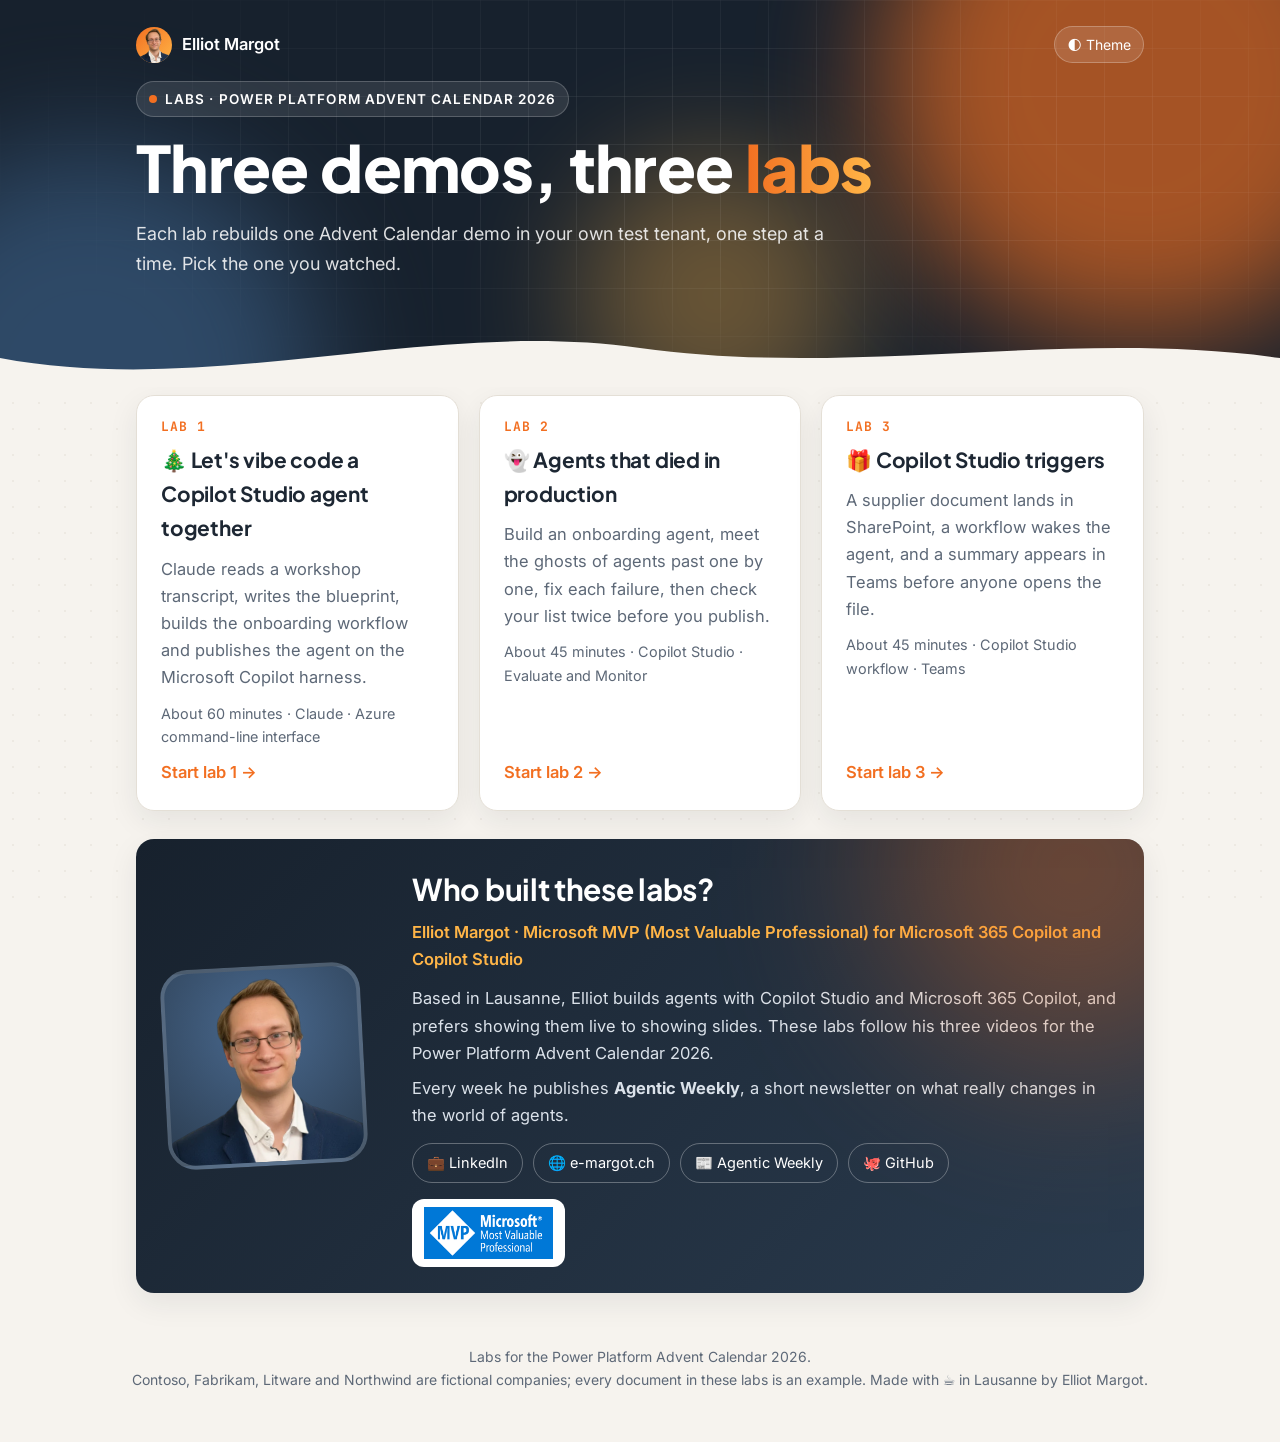
==== index.html @ 7c1a9014 "Advent Calendar 2026 labs: hub page and shared style" ====
<!doctype html>
<html lang="en">
<head>
<meta charset="utf-8">
<meta name="viewport" content="width=device-width, initial-scale=1">
<title>Advent Calendar 2026 labs</title>
<meta name="description" content="Three step-by-step labs from the Power Platform Advent Calendar 2026: vibe code a Copilot Studio agent with Claude, the ghosts of agents past, and Copilot Studio triggers. By Elliot Margot, Microsoft MVP.">
<meta property="og:title" content="Advent Calendar 2026 labs">
<meta property="og:description" content="Rebuild the three Copilot Studio demos in your own test tenant, step by step.">
<link rel="icon" href="data:image/svg+xml,%3Csvg xmlns='http://www.w3.org/2000/svg' viewBox='0 0 64 64'%3E%3Crect width='64' height='64' rx='16' fill='%232A3B4E'/%3E%3Cpath d='M18 40l9-18 9 12 5-7 6 13' fill='none' stroke='%23F26F21' stroke-width='5' stroke-linecap='round' stroke-linejoin='round'/%3E%3C/svg%3E">
<link rel="preconnect" href="https://fonts.googleapis.com">
<link rel="preconnect" href="https://fonts.gstatic.com" crossorigin>
<link href="https://fonts.googleapis.com/css2?family=Plus+Jakarta+Sans:wght@500;700;800&family=Inter:wght@400;500;600&family=JetBrains+Mono:wght@400;600&display=swap" rel="stylesheet">
<link rel="stylesheet" href="assets/lab.css">
<style>
  .labs { display: grid; grid-template-columns: repeat(auto-fit, minmax(260px, 1fr)); gap: 20px; margin: 8px 0 28px; }
  .lab { display: flex; flex-direction: column; gap: 10px; background: var(--card); border: 1px solid var(--line); border-radius: var(--radius);
         box-shadow: var(--shadow); padding: 24px; text-decoration: none; color: var(--ink); transition: transform .15s ease, border-color .15s ease; }
  .lab:hover { transform: translateY(-3px); border-color: var(--orange); }
  .lab .n { font: 700 13px/1 "JetBrains Mono", Consolas, monospace; color: var(--orange); letter-spacing: .08em; }
  .lab h3 { margin: 0; font-size: 1.3rem; }
  .lab p { margin: 0; color: var(--muted); }
  .lab .go { margin-top: auto; font-weight: 600; color: var(--orange); }
  .lab .meta { font-size: .9rem; color: var(--muted); }
  .hero .lead { color: rgba(255,255,255,.86); max-width: 720px; }
  .hero .kicker { margin-top: 18px; }
</style>
</head>
<body>

<header class="hero">
  <div class="blob b1"></div><div class="blob b2"></div><div class="blob b3"></div><div class="grid"></div>
  <div class="wrap">
    <div class="topline">
      <a class="brand" href="https://e-margot.ch" target="_blank" rel="noopener"><img src="assets/elliot-margot.webp" alt="">Elliot Margot</a>
      <button class="theme-btn" id="theme" type="button" aria-label="Switch theme">🌓 Theme</button>
    </div>
    <div>
      <span class="kicker"><span class="dot"></span>Labs · Power Platform Advent Calendar 2026</span>
      <h1>Three demos, three <span class="grad">labs</span></h1>
      <p class="lead">Each lab rebuilds one Advent Calendar demo in your own test tenant, one step at a time. Pick the one you watched.</p>
    </div>
  </div>
  <svg class="wave" viewBox="0 0 1440 70" preserveAspectRatio="none" aria-hidden="true"><path d="M0,40 C240,80 480,0 720,30 C960,60 1200,10 1440,40 L1440,70 L0,70 Z" fill="var(--bg)"/></svg>
</header>

<main class="wrap">
  <section class="labs" aria-label="The three labs">
    <a class="lab" href="vibe-coding/">
      <span class="n">LAB 1</span>
      <h3>🎄 Let's vibe code a Copilot Studio agent together</h3>
      <p>Claude reads a workshop transcript, writes the blueprint, builds the onboarding workflow and publishes the agent on the Microsoft Copilot harness.</p>
      <span class="meta">About 60 minutes · Claude · Azure command-line interface</span>
      <span class="go">Start lab 1 →</span>
    </a>
    <a class="lab" href="failures/">
      <span class="n">LAB 2</span>
      <h3>👻 Agents that died in production</h3>
      <p>Build an onboarding agent, meet the ghosts of agents past one by one, fix each failure, then check your list twice before you publish.</p>
      <span class="meta">About 45 minutes · Copilot Studio · Evaluate and Monitor</span>
      <span class="go">Start lab 2 →</span>
    </a>
    <a class="lab" href="triggers/">
      <span class="n">LAB 3</span>
      <h3>🎁 Copilot Studio triggers</h3>
      <p>A supplier document lands in SharePoint, a workflow wakes the agent, and a summary appears in Teams before anyone opens the file.</p>
      <span class="meta">About 45 minutes · Copilot Studio workflow · Teams</span>
      <span class="go">Start lab 3 →</span>
    </a>
  </section>

  <section class="card author">
    <div class="pic"><img src="assets/elliot-margot.webp" alt="Elliot Margot" loading="lazy"></div>
    <div>
      <h2>Who built these labs?</h2>
      <div class="role">Elliot Margot · Microsoft MVP (Most Valuable Professional) for Microsoft 365 Copilot and Copilot Studio</div>
      <p>Based in Lausanne, Elliot builds agents with Copilot Studio and Microsoft 365 Copilot, and prefers showing them live to showing slides. These labs follow his three videos for the Power Platform Advent Calendar 2026.</p>
      <p>Every week he publishes <b>Agentic Weekly</b>, a short newsletter on what really changes in the world of agents.</p>
      <div class="links">
        <a href="https://www.linkedin.com/in/elliot-margot-52742a156/" target="_blank" rel="noopener">💼 LinkedIn</a>
        <a href="https://e-margot.ch" target="_blank" rel="noopener">🌐 e-margot.ch</a>
        <a href="https://e-margot.ch/community/newsletter" target="_blank" rel="noopener">📰 Agentic Weekly</a>
        <a href="https://github.com/OwnOptic" target="_blank" rel="noopener">🐙 GitHub</a>
      </div>
      <img class="badge" src="assets/mvp-badge.png" alt="Microsoft Most Valuable Professional" loading="lazy">
    </div>
  </section>
</main>

<footer>Labs for the Power Platform Advent Calendar 2026.<br>Contoso, Fabrikam, Litware and Northwind are fictional companies; every document in these labs is an example. Made with ☕ in Lausanne by Elliot Margot.</footer>

<script>
(function () {
  var root = document.documentElement, btn = document.getElementById('theme');
  try { var t = localStorage.getItem('lab-theme'); if (t) root.setAttribute('data-theme', t); } catch (e) {}
  btn.addEventListener('click', function () {
    var dark = root.getAttribute('data-theme') === 'dark' ||
      (!root.getAttribute('data-theme') && window.matchMedia('(prefers-color-scheme: dark)').matches);
    var next = dark ? 'light' : 'dark';
    root.setAttribute('data-theme', next);
    try { localStorage.setItem('lab-theme', next); } catch (e) {}
  });
})();
</script>
</body>
</html>
---- assets/lab.css ----
:root {
  --navy: #2A3B4E; --navy-deep: #17212d; --orange: #F26F21; --amber: #FFB547; --teal: #2bb3a3;
  --bg: #f6f3ee; --card: #ffffff; --ink: #1d2733; --muted: #5d6877; --line: #e4dfd6;
  --code-bg: #f3efe8; --soft: #fff4ea; --ok: #1f8a5b; --shadow: 0 10px 30px rgba(23,33,45,.08);
  --radius: 18px;
}
@media (prefers-color-scheme: dark) {
  :root:not([data-theme="light"]) { --bg:#10161e; --card:#18212c; --ink:#edf1f5; --muted:#a8b3c0; --line:#2a3644; --code-bg:#1f2a37; --soft:#2a2118; --ok:#4fd197; --shadow: 0 10px 30px rgba(0,0,0,.35); }
}
:root[data-theme="dark"] { --bg:#10161e; --card:#18212c; --ink:#edf1f5; --muted:#a8b3c0; --line:#2a3644; --code-bg:#1f2a37; --soft:#2a2118; --ok:#4fd197; --shadow: 0 10px 30px rgba(0,0,0,.35); }
* { box-sizing: border-box; }
html { scroll-behavior: smooth; }
body { margin: 0; background: var(--bg); color: var(--ink); font: 16.5px/1.65 Inter, "Segoe UI", system-ui, sans-serif; overflow-x: hidden; }
body::before { content: ""; position: fixed; inset: 0; pointer-events: none; z-index: 0; opacity: .5;
  background-image: radial-gradient(var(--line) 1px, transparent 1px); background-size: 26px 26px; }
h1, h2, h3, .display { font-family: "Plus Jakarta Sans", Inter, sans-serif; letter-spacing: -.01em; }
a { color: var(--orange); }
code, pre, .mono { font-family: "JetBrains Mono", Consolas, monospace; }
code { background: var(--code-bg); border-radius: 6px; padding: 1px 6px; font-size: .88em; word-break: break-word; }
.wrap { max-width: 1040px; margin: 0 auto; padding: 0 16px; position: relative; z-index: 1; }

/* ---------- Hero ---------- */
.hero { position: relative; overflow: hidden; color: #fff; background: var(--navy-deep); padding: 26px 0 90px; isolation: isolate; z-index: 2; }
.hero .blob { position: absolute; border-radius: 50%; filter: blur(60px); opacity: .65; z-index: -1; animation: drift 18s ease-in-out infinite alternate; }
.hero .b1 { width: 520px; height: 520px; background: var(--orange); top: -180px; right: -120px; }
.hero .b2 { width: 460px; height: 460px; background: #3b5f86; bottom: -220px; left: -140px; animation-duration: 22s; }
.hero .b3 { width: 280px; height: 280px; background: var(--amber); top: 40%; left: 45%; opacity: .35; animation-duration: 26s; }
@keyframes drift { 0% { transform: translate(0,0) scale(1); } 50% { transform: translate(40px,30px) scale(1.08); } 100% { transform: translate(-30px,50px) scale(.95); } }
.hero .grid { position: absolute; inset: 0; z-index: -1; opacity: .18;
  background-image: linear-gradient(rgba(255,255,255,.35) 1px, transparent 1px), linear-gradient(90deg, rgba(255,255,255,.35) 1px, transparent 1px);
  background-size: 48px 48px; mask-image: radial-gradient(ellipse at 60% 40%, #000 30%, transparent 75%); -webkit-mask-image: radial-gradient(ellipse at 60% 40%, #000 30%, transparent 75%); }
.topline { display: flex; align-items: center; justify-content: space-between; gap: 12px; flex-wrap: wrap; }
.brand { display: flex; align-items: center; gap: 10px; text-decoration: none; color: #fff; font-weight: 600; }
.brand img { width: 36px; height: 36px; border-radius: 50%; background: linear-gradient(135deg, var(--orange), var(--amber)); }
.theme-btn { background: rgba(255,255,255,.12); color: #fff; border: 1px solid rgba(255,255,255,.25); border-radius: 999px; padding: 6px 12px; cursor: pointer; font: inherit; font-size: 14px; }
.hero-grid { display: grid; grid-template-columns: 1.25fr .75fr; gap: 36px; align-items: center; margin-top: 46px; }
.kicker { display: inline-flex; gap: 8px; align-items: center; font-size: 13.5px; font-weight: 600; letter-spacing: .08em; text-transform: uppercase;
  background: rgba(255,255,255,.1); border: 1px solid rgba(255,255,255,.2); padding: 6px 12px; border-radius: 999px; }
.kicker .dot { width: 8px; height: 8px; border-radius: 50%; background: var(--orange); box-shadow: 0 0 0 0 rgba(242,111,33,.7); animation: pulse 2s infinite; }
@keyframes pulse { 0% { box-shadow: 0 0 0 0 rgba(242,111,33,.7); } 70% { box-shadow: 0 0 0 12px rgba(242,111,33,0); } 100% { box-shadow: 0 0 0 0 rgba(242,111,33,0); } }
.hero h1 { font-size: clamp(36px, 6vw, 64px); line-height: 1.03; margin: 18px 0 14px; font-weight: 800; }
.hero h1 .grad { background: linear-gradient(90deg, var(--orange), var(--amber), var(--orange)); background-size: 200% auto; -webkit-background-clip: text; background-clip: text; color: transparent; animation: shine 6s linear infinite; }
@keyframes shine { to { background-position: 200% center; } }
.typer { font-size: clamp(18px, 2.4vw, 22px); color: #d7dee7; min-height: 2.6em; }
.typer b { color: #fff; border-right: 3px solid var(--orange); padding-right: 3px; animation: caret 1s step-end infinite; }
@keyframes caret { 50% { border-color: transparent; } }
.cta { display: flex; gap: 12px; flex-wrap: wrap; margin-top: 22px; }
.btn { display: inline-flex; align-items: center; gap: 8px; border-radius: 999px; padding: 12px 20px; font-weight: 600; text-decoration: none; cursor: pointer; border: 0; font: inherit; transition: transform .15s, box-shadow .15s; }
.btn:hover { transform: translateY(-2px); }
.btn.primary { background: var(--orange); color: #fff; box-shadow: 0 8px 24px rgba(242,111,33,.45); }
.btn.ghost { background: rgba(255,255,255,.1); color: #fff; border: 1px solid rgba(255,255,255,.3); }
.stats { display: flex; gap: 10px; flex-wrap: wrap; margin-top: 26px; }
.stat { background: rgba(255,255,255,.08); border: 1px solid rgba(255,255,255,.16); border-radius: 14px; padding: 10px 14px; min-width: 120px; }
.stat b { display: block; font-family: "Plus Jakarta Sans"; font-size: 24px; color: #fff; }
.stat span { font-size: 13px; color: #c3ccd7; }
/* Floating cards around the author */
.orbit { position: relative; height: 400px; }
.portrait { position: absolute; left: 50%; top: 50%; width: 230px; height: 230px; transform: translate(-50%,-50%); border-radius: 50%;
  background: conic-gradient(from 0deg, var(--orange), var(--amber), #3b5f86, var(--orange)); padding: 6px; animation: spin 12s linear infinite; }
.portrait .inner { width: 100%; height: 100%; border-radius: 50%; overflow: hidden; background: radial-gradient(circle at 50% 35%, #3b5f86, var(--navy) 70%); animation: spin 12s linear infinite reverse; }
.portrait img { width: 100%; height: 100%; object-fit: cover; display: block; }
@keyframes spin { to { transform: translate(-50%,-50%) rotate(360deg); } }
.portrait .inner { transform: none; }
@keyframes spin-inner { to { transform: rotate(-360deg); } }
.portrait .inner { animation: spin-inner 12s linear infinite; }
.chip { position: absolute; background: rgba(255,255,255,.95); color: var(--navy-deep); border-radius: 14px; padding: 8px 12px; font-size: 13.5px; font-weight: 600;
  box-shadow: 0 10px 30px rgba(0,0,0,.25); display: flex; gap: 8px; align-items: center; animation: float 6s ease-in-out infinite; white-space: nowrap; }
.chip i { font-style: normal; font-size: 18px; }
.chip.c1 { top: 10px; left: -10px; } .chip.c2 { top: 64px; right: -24px; animation-delay: -2s; } .chip.c3 { bottom: 64px; left: -34px; animation-delay: -4s; } .chip.c4 { bottom: 4px; right: -4px; animation-delay: -1s; }
@keyframes float { 0%,100% { transform: translateY(0); } 50% { transform: translateY(-10px); } }
.hero .wave { position: absolute; bottom: -1px; left: 0; width: 100%; height: 70px; }


/* Tool switch */
.tools { display: inline-flex; align-items: center; gap: 4px; margin-top: 14px; padding: 4px; border-radius: 999px; background: rgba(255,255,255,.1); border: 1px solid rgba(255,255,255,.22); font-size: 14.5px; }
.tools span { padding: 0 8px 0 10px; color: #c3ccd7; }
.tools a { color: #fff; text-decoration: none; padding: 7px 14px; border-radius: 999px; font-weight: 600; transition: background .2s; }
.tools a:hover { background: rgba(255,255,255,.14); }
.tools a.on { background: #fff; color: var(--navy-deep); box-shadow: 0 4px 14px rgba(0,0,0,.25); }
/* ---------- Sticky progress bar ---------- */
.bar { position: sticky; top: 0; z-index: 30; background: color-mix(in srgb, var(--card) 88%, transparent); backdrop-filter: blur(10px); -webkit-backdrop-filter: blur(10px); border-bottom: 1px solid var(--line); }
.bar .scroll { position: absolute; left: 0; top: 0; height: 3px; width: 0; background: linear-gradient(90deg, var(--orange), var(--amber)); }
.bar .wrap { display: flex; align-items: center; gap: 12px; padding-top: 9px; padding-bottom: 9px; }
.toc { display: flex; gap: 6px; overflow-x: auto; scrollbar-width: thin; flex: 1; }
.toc a { white-space: nowrap; text-decoration: none; color: var(--ink); font-size: 14px; border: 1px solid var(--line); border-radius: 999px; padding: 5px 12px; background: var(--card); transition: all .2s; }
.toc a:hover, .toc a.active { border-color: var(--orange); color: var(--orange); }
.toc a.done { background: var(--ok); border-color: var(--ok); color: #fff; }
.toc a.done::before { content: "✓ "; }
.ring { --p: 0; width: 44px; height: 44px; border-radius: 50%; flex: none; display: grid; place-items: center; font-size: 11.5px; font-weight: 700;
  background: radial-gradient(var(--card) 58%, transparent 60%), conic-gradient(var(--orange) calc(var(--p) * 1%), var(--line) 0); transition: --p .6s; }

/* ---------- Sections ---------- */
main { position: relative; z-index: 1; padding: 30px 0 40px; }
.card { background: var(--card); border: 1px solid var(--line); border-radius: var(--radius); padding: 26px 28px; margin: 22px 0; box-shadow: var(--shadow); scroll-margin-top: 74px; }
.reveal { opacity: 0; transform: translateY(26px); transition: opacity .7s ease, transform .7s ease; }
.reveal.in { opacity: 1; transform: none; }
.card h2 { font-size: clamp(24px, 3vw, 30px); margin: 0 0 6px; display: flex; align-items: center; gap: 12px; }
.num { width: 44px; height: 44px; border-radius: 14px; display: grid; place-items: center; flex: none; color: #fff; font-size: 20px;
  background: linear-gradient(135deg, var(--orange), var(--amber)); box-shadow: 0 6px 16px rgba(242,111,33,.35); }
.time { color: var(--muted); margin: 0 0 14px; font-size: 15px; display: flex; align-items: center; gap: 6px; }
.lead { font-size: 18px; color: var(--muted); max-width: 760px; }
h3 { font-size: 19px; margin: 22px 0 8px; }
ol.steps { padding-left: 0; list-style: none; counter-reset: s; margin: 10px 0; }
ol.steps > li { counter-increment: s; position: relative; padding: 6px 0 6px 44px; }
ol.steps > li::before { content: counter(s); position: absolute; left: 0; top: 6px; width: 30px; height: 30px; border-radius: 50%; display: grid; place-items: center;
  background: var(--soft); color: var(--orange); font-weight: 700; font-size: 14px; border: 1px solid color-mix(in srgb, var(--orange) 35%, transparent); }
ol.steps[start="3"] { counter-reset: s 2; }
ol.steps[start="5"] { counter-reset: s 4; }
ul.plain { padding-left: 20px; }
ul.plain li { margin: 6px 0; }
.callout { border-radius: 14px; padding: 14px 16px 14px 52px; margin: 14px 0; position: relative; border: 1px solid; }
.callout::before { position: absolute; left: 16px; top: 13px; font-size: 20px; }
.callout.note { background: color-mix(in srgb, #3b82f6 8%, var(--card)); border-color: color-mix(in srgb, #3b82f6 30%, transparent); }
.callout.note::before { content: "💡"; }
.callout.warn { background: color-mix(in srgb, var(--orange) 9%, var(--card)); border-color: color-mix(in srgb, var(--orange) 40%, transparent); }
.callout.warn::before { content: "⚠️"; }
.callout.expect { background: color-mix(in srgb, var(--ok) 9%, var(--card)); border-color: color-mix(in srgb, var(--ok) 35%, transparent); }
.callout.expect::before { content: "✅"; }
table { border-collapse: collapse; width: 100%; font-size: 15px; margin: 10px 0; display: block; overflow-x: auto; }
th, td { border-bottom: 1px solid var(--line); padding: 9px 10px; text-align: left; vertical-align: top; }
td:first-child code { white-space: nowrap; word-break: normal; }
th { color: var(--muted); font-weight: 600; font-size: 13.5px; text-transform: uppercase; letter-spacing: .04em; }

/* Story */
.story { display: grid; grid-template-columns: repeat(4, 1fr); gap: 14px; margin: 18px 0 8px; position: relative; }
.story { padding-bottom: 14px; }
.story::before { content: ""; position: absolute; left: 0; right: 0; bottom: 0; height: 4px; background: var(--line); border-radius: 4px; }
.story .runner { position: absolute; bottom: 0; left: 0; width: 80px; height: 4px; border-radius: 4px; background: linear-gradient(90deg, var(--orange), var(--amber)); box-shadow: 0 0 12px rgba(242,111,33,.6); transition: left 0.9s cubic-bezier(.6,0,.2,1); z-index: 2; }
.moment { background: var(--card); border: 1px solid var(--line); border-radius: 16px; padding: 14px; text-align: center; position: relative; transition: transform .3s, border-color .3s, box-shadow .3s; cursor: pointer; }
.moment .ico { width: 44px; height: 44px; border-radius: 50%; margin: 0 auto 8px; display: grid; place-items: center; font-size: 22px; background: var(--soft); position: relative; z-index: 1; }
.moment b { display: block; font-family: "Plus Jakarta Sans"; }
.moment span { font-size: 14px; color: var(--muted); }
.moment.on { border-color: var(--orange); transform: translateY(-6px); box-shadow: 0 14px 30px rgba(242,111,33,.18); }
.story-ctrl { display: flex; gap: 10px; align-items: center; margin-top: 6px; color: var(--muted); font-size: 14px; }
.mini { border: 1px solid var(--line); background: var(--card); color: var(--ink); border-radius: 999px; padding: 6px 14px; cursor: pointer; font: inherit; font-size: 14px; }
.mini:hover { border-color: var(--orange); color: var(--orange); }
.figure { background: #fff; border-radius: 16px; padding: 14px; border: 1px solid var(--line); margin: 14px 0; cursor: zoom-in; transition: transform .25s; }
.figure:hover { transform: scale(1.01); }
.figure img { width: 100%; height: auto; display: block; }
.figcap { font-size: 14px; color: var(--muted); margin-top: -6px; }
.duo { display: grid; grid-template-columns: 1fr 1fr; gap: 18px; }
.duo .pane { border: 1px solid var(--line); border-radius: 16px; padding: 16px 18px; background: color-mix(in srgb, var(--soft) 55%, var(--card)); }
.duo .pane h3 { margin-top: 0; }

/* Downloads */
.downloads { display: grid; grid-template-columns: repeat(3, 1fr); gap: 12px; margin: 14px 0; }
.downloads a { display: block; text-decoration: none; color: var(--ink); background: var(--card); border: 1px solid var(--line); border-radius: 16px; padding: 16px; transition: transform .2s, border-color .2s, box-shadow .2s; position: relative; overflow: hidden; }
.downloads a::after { content: "↓"; position: absolute; right: 14px; top: 12px; font-weight: 700; color: var(--orange); transition: transform .3s; }
.downloads a:hover { transform: translateY(-4px); border-color: var(--orange); box-shadow: var(--shadow); }
.downloads a:hover::after { transform: translateY(4px); }
.downloads b { display: block; font-family: "Plus Jakarta Sans"; margin-bottom: 4px; padding-right: 20px; }
.downloads span { font-size: 14px; color: var(--muted); }
.downloads .big { font-size: 26px; display: block; margin-bottom: 6px; }

/* Snippets */
.snip { border: 1px solid var(--line); border-radius: 14px; overflow: hidden; margin: 12px 0; background: var(--code-bg); }
.snip .head { display: flex; justify-content: space-between; align-items: center; padding: 8px 10px 8px 14px; font-size: 13.5px; font-weight: 600; color: var(--muted); border-bottom: 1px solid var(--line); }
.snip .dots { display: inline-flex; gap: 5px; margin-right: 10px; } .snip .dots i { width: 9px; height: 9px; border-radius: 50%; background: var(--line); display: inline-block; }
.snip .dots i:nth-child(1) { background: #ff6b5f; } .snip .dots i:nth-child(2) { background: #ffbd2e; } .snip .dots i:nth-child(3) { background: #28c840; }
.snip pre { margin: 0; padding: 14px; white-space: pre-wrap; word-break: break-word; font-size: 13.5px; line-height: 1.6; max-height: 320px; overflow: auto; }
.copy { border: 0; background: var(--orange); color: #fff; border-radius: 999px; padding: 5px 14px; font: 600 13px Inter, sans-serif; cursor: pointer; transition: transform .15s, background .2s; }
.copy:hover { transform: scale(1.05); }
.copy.ok { background: var(--ok); }

/* Done toggle */
.done-row { margin-top: 20px; padding-top: 16px; border-top: 1px dashed var(--line); }
.done-row label { display: inline-flex; align-items: center; gap: 12px; cursor: pointer; font-weight: 600; user-select: none; }
.done-row input { position: absolute; opacity: 0; pointer-events: none; }
.switch { width: 52px; height: 30px; border-radius: 999px; background: var(--line); position: relative; transition: background .25s; flex: none; }
.switch::after { content: ""; position: absolute; top: 3px; left: 3px; width: 24px; height: 24px; border-radius: 50%; background: #fff; box-shadow: 0 2px 6px rgba(0,0,0,.2); transition: transform .3s cubic-bezier(.5,1.6,.4,1); }
.done-row input:checked + .switch { background: var(--ok); }
.done-row input:checked + .switch::after { transform: translateX(22px); }
.done-row input:focus-visible + .switch { outline: 3px solid var(--orange); outline-offset: 2px; }

/* Personaliser */
.perso { border: 2px dashed color-mix(in srgb, var(--orange) 45%, transparent); border-radius: 18px; padding: 18px; margin: 16px 0; background: color-mix(in srgb, var(--soft) 50%, var(--card)); }
.perso h3 { margin-top: 0; }
.fields { display: grid; grid-template-columns: 1fr 1fr; gap: 12px 16px; margin: 12px 0; }
.field label { display: block; font-size: 13.5px; font-weight: 600; margin-bottom: 4px; }
.field label code { font-size: 12px; }
.field input { width: 100%; border: 1px solid var(--line); background: var(--card); color: var(--ink); border-radius: 10px; padding: 9px 11px; font: 14px "JetBrains Mono", monospace; transition: border-color .2s, box-shadow .2s; }
.field input:focus { outline: none; border-color: var(--orange); box-shadow: 0 0 0 3px rgba(242,111,33,.2); }
.field.good input { border-color: var(--ok); }
.field.bad input { border-color: #d64545; }
.field small { display: block; color: var(--muted); font-size: 12.5px; margin-top: 3px; }
.field.bad small { color: #d64545; }
.perso .actions { display: flex; gap: 10px; align-items: center; flex-wrap: wrap; }
.perso .privacy { font-size: 13px; color: var(--muted); }

/* Quiz */
.quiz { border-radius: 18px; padding: 18px; margin: 16px 0; background: linear-gradient(135deg, var(--navy), #3b5f86); color: #fff; position: relative; overflow: hidden; }
.quiz::after { content: "?"; position: absolute; right: 18px; top: -24px; font: 800 140px "Plus Jakarta Sans"; opacity: .08; }
.quiz h3 { margin: 0 0 6px; color: #fff; }
.quiz .opts { display: grid; gap: 8px; margin: 12px 0 4px; }
.quiz button.opt { text-align: left; border: 1px solid rgba(255,255,255,.3); background: rgba(255,255,255,.08); color: #fff; border-radius: 12px; padding: 11px 14px; font: inherit; cursor: pointer; transition: background .2s, transform .15s; }
.quiz button.opt:hover { background: rgba(255,255,255,.16); transform: translateX(4px); }
.quiz button.opt.right { background: var(--ok); border-color: var(--ok); }
.quiz button.opt.wrong { background: #b23b3b; border-color: #b23b3b; animation: shake .4s; }
@keyframes shake { 25% { transform: translateX(-6px); } 75% { transform: translateX(6px); } }
.quiz .answer { max-height: 0; overflow: hidden; transition: max-height .6s ease; }
.quiz .answer.open { max-height: 420px; }
.quiz .answer p { margin: 12px 0 0; background: rgba(0,0,0,.18); border-radius: 12px; padding: 12px 14px; }

/* Checklist */
.checks { display: grid; grid-template-columns: repeat(5, 1fr); gap: 12px; margin: 14px 0; counter-reset: c; }
.checks div { counter-increment: c; background: var(--card); border: 1px solid var(--line); border-radius: 16px; padding: 16px 14px; position: relative; font-size: 15px; transition: transform .25s; }
.checks div:hover { transform: translateY(-4px) rotate(-1deg); border-color: var(--orange); }
.checks div::before { content: counter(c); display: block; font: 800 34px "Plus Jakarta Sans"; color: var(--orange); line-height: 1; margin-bottom: 6px; }

/* Author */
.author { display: grid; grid-template-columns: 220px 1fr; gap: 28px; align-items: center; background: linear-gradient(135deg, var(--navy-deep), var(--navy)); color: #fff; border: 0; position: relative; overflow: hidden; }
.author::before { content: ""; position: absolute; width: 380px; height: 380px; border-radius: 50%; background: var(--orange); filter: blur(90px); opacity: .35; right: -120px; top: -160px; }
.author .pic { width: 200px; height: 200px; border-radius: 28px; overflow: hidden; background: radial-gradient(circle at 50% 30%, #4a6a90, var(--navy)); border: 4px solid rgba(255,255,255,.15); transform: rotate(-3deg); transition: transform .4s; position: relative; }
.author .pic:hover { transform: rotate(2deg) scale(1.03); }
.author .pic img { width: 100%; height: 100%; object-fit: cover; }
.author h2 { color: #fff; margin: 0; }
.author .role { color: var(--amber); font-weight: 600; margin: 4px 0 12px; }
.author p { color: #dbe2ea; margin: 8px 0; }
.author .links { display: flex; gap: 10px; flex-wrap: wrap; margin-top: 14px; }
.author .links a { color: #fff; text-decoration: none; border: 1px solid rgba(255,255,255,.3); border-radius: 999px; padding: 7px 14px; font-size: 14.5px; transition: background .2s, transform .15s; }
.author .links a:hover { background: rgba(255,255,255,.12); transform: translateY(-2px); }
.author .badge { height: 52px; margin-top: 16px; display: block; background: #fff; padding: 8px 12px; border-radius: 12px; box-sizing: content-box; }
.feedback { display: flex; align-items: center; justify-content: space-between; gap: 16px; flex-wrap: wrap; }
.feedback .em { font-size: 40px; display: inline-block; animation: float 4s ease-in-out infinite; }

footer { text-align: center; color: var(--muted); font-size: 14px; padding: 30px 16px 50px; position: relative; z-index: 1; }


/* ---------- Three paths: HR onboarding (rh), ServiceNow support (sn), ticket resolution (rs) ---------- */
body[data-path="sn"] [data-path]:not([data-path~="sn"]), body[data-path="rs"] [data-path]:not([data-path~="rs"]),
body:not([data-path="sn"]):not([data-path="rs"]) [data-path]:not([data-path~="rh"]) { display: none !important; }
.choose { display: grid; grid-template-columns: repeat(3, 1fr); gap: 16px; margin: 16px 0 6px; }
.pick { text-align: left; font: inherit; color: var(--ink); cursor: pointer; border: 2px solid var(--line); border-radius: 20px; padding: 18px 20px 16px; position: relative; overflow: hidden;
  background: color-mix(in srgb, var(--card) 92%, transparent); transition: transform .2s, border-color .2s, box-shadow .2s; }
.pick:hover { transform: translateY(-4px); border-color: color-mix(in srgb, var(--orange) 60%, var(--line)); box-shadow: var(--shadow); }
.pick.on { border-color: var(--orange); box-shadow: 0 14px 34px rgba(242,111,33,.22); }
.pick::after { content: ""; position: absolute; width: 180px; height: 180px; border-radius: 50%; right: -70px; top: -80px; filter: blur(40px); opacity: .28; background: var(--orange); transition: opacity .3s; }
.pick.sn::after { background: #2bb3a3; }
.pick.rs::after { background: #7a5af8; }
.pick.on::after { opacity: .5; }
.pick .top { display: flex; align-items: center; gap: 12px; position: relative; z-index: 1; }
.pick .ico { width: 52px; height: 52px; border-radius: 16px; display: grid; place-items: center; font-size: 26px; flex: none; background: var(--soft); }
.pick.sn .ico { background: color-mix(in srgb, #2bb3a3 16%, var(--card)); }
.pick.rs .ico { background: color-mix(in srgb, #7a5af8 16%, var(--card)); }
.pick b.t { display: block; font: 800 19px "Plus Jakarta Sans", Inter, sans-serif; line-height: 1.2; }
.pick .tag { display: inline-block; margin-top: 4px; font-size: 13px; font-weight: 600; color: var(--orange); background: var(--soft); border-radius: 999px; padding: 2px 10px; }
.pick.sn .tag { color: #1f8a7d; background: color-mix(in srgb, #2bb3a3 14%, var(--card)); }
.pick.rs .tag { color: #6a4be0; background: color-mix(in srgb, #7a5af8 14%, var(--card)); }
.pick ul { margin: 12px 0 10px; padding-left: 20px; color: var(--muted); font-size: 15px; position: relative; z-index: 1; }
.pick ul li { margin: 3px 0; }
.compare-wrap { margin: 18px 0 4px; overflow-x: auto; -webkit-overflow-scrolling: touch; border: 1px solid var(--line); border-radius: 16px; background: color-mix(in srgb, var(--card) 94%, transparent); }
table.compare { width: 100%; min-width: 640px; border-collapse: collapse; font-size: 14.5px; }
.compare th, .compare td { text-align: left; vertical-align: top; padding: 10px 12px; border-bottom: 1px solid var(--line); }
.compare tr:last-child th, .compare tr:last-child td { border-bottom: 0; }
.compare thead th { font: 800 14.5px "Plus Jakarta Sans", Inter, sans-serif; }
.compare thead th.a { color: var(--orange); } .compare thead th.b { color: #1f8a7d; } .compare thead th.c { color: #6a4be0; }
.compare tbody th { font-weight: 700; color: var(--muted); white-space: nowrap; width: 1%; }
.compare-hint { display: none; font-size: 13px; color: var(--muted); margin: 6px 2px 0; }
@media (max-width: 700px) { .compare-hint { display: block; } table.compare { min-width: 600px; font-size: 13.5px; }
  .compare tbody th, .compare thead th:first-child { position: sticky; left: 0; z-index: 1; white-space: normal; width: 88px; min-width: 88px; background: var(--card); box-shadow: 1px 0 0 var(--line); } }
.pick .go { position: relative; z-index: 1; font-weight: 700; color: var(--orange); font-size: 15px; }
.pick.on .go::after { content: " ✓ choisi"; color: var(--ok); }
.flow4 { display: grid; grid-template-columns: repeat(4, 1fr); gap: 12px; margin: 16px 0 6px; counter-reset: f; }
.flow4 div { background: var(--card); border: 1px solid var(--line); border-radius: 16px; padding: 14px; text-align: center; transition: transform .25s, border-color .25s; }
.flow4 div:hover { transform: translateY(-5px); border-color: #2bb3a3; }
.flow4 .ico { width: 44px; height: 44px; border-radius: 50%; margin: 0 auto 8px; display: grid; place-items: center; font-size: 22px; background: color-mix(in srgb, #2bb3a3 14%, var(--card)); }
.flow4.six { grid-template-columns: repeat(3, 1fr); }
.flow4 b { display: block; font-family: "Plus Jakarta Sans"; }
.flow4 span { font-size: 14px; color: var(--muted); }
@media (max-width: 860px) { .choose { grid-template-columns: 1fr; } .flow4, .flow4.six { grid-template-columns: 1fr 1fr; } }
@media (max-width: 600px) { table.tooltab { display: block; } .tooltab tr { display: block; border-bottom: 1px solid var(--line); padding: 10px 0; } .tooltab tr:first-child { display: none; }
  .tooltab td { display: block; border: 0; padding: 2px 0; } .tooltab td:first-child { font-weight: 700; font-family: "Plus Jakarta Sans"; } .tooltab td:last-child { color: var(--muted); } }
@media (max-width: 520px) { .pick { padding: 16px 16px 14px; } .pick .top { align-items: flex-start; gap: 10px; } .pick .ico { width: 40px; height: 40px; font-size: 20px; border-radius: 12px; }
  .pick b.t { font-size: 18px; } .pick .tag { white-space: nowrap; font-size: 12px; padding: 2px 8px; } .pick.on .go::after { display: block; } }

/* ---------- Animated page background ---------- */
.bg { position: fixed; inset: 0; z-index: 0; pointer-events: none; overflow: hidden; }
.bg .glow { position: absolute; border-radius: 50%; filter: blur(80px); opacity: .32; animation: drift 24s ease-in-out infinite alternate; will-change: transform; }
.bg .g1 { width: 560px; height: 560px; background: var(--orange); top: 8%; left: -220px; }
.bg .g2 { width: 520px; height: 520px; background: #4f7fb3; top: 45%; right: -200px; animation-duration: 30s; }
.bg .g3 { width: 420px; height: 420px; background: var(--amber); bottom: -160px; left: 30%; animation-duration: 34s; opacity: .22; }
.bg .shape { position: absolute; will-change: transform; }
.bg .shape svg { display: block; animation: bob 9s ease-in-out infinite; }
.bg .shape.spin svg { animation: turn 40s linear infinite; }
@keyframes bob { 0%,100% { transform: translateY(0) rotate(0deg); } 50% { transform: translateY(-22px) rotate(8deg); } }
@keyframes turn { to { transform: rotate(360deg); } }
.bg .s1 { top: 14%; left: 3%; } .bg .s2 { top: 30%; right: 4%; } .bg .s3 { top: 58%; left: 2%; }
.bg .s4 { top: 76%; right: 6%; } .bg .s5 { top: 88%; left: 8%; } .bg .s6 { top: 6%; right: 18%; }
.bg .s7 { top: 48%; left: 9%; } .bg .s8 { top: 66%; right: 14%; }
.bg .s2 svg { animation-delay: -3s; } .bg .s4 svg { animation-delay: -5s; } .bg .s5 svg { animation-delay: -2s; } .bg .s7 svg { animation-delay: -6s; }
@media (prefers-color-scheme: dark) { :root:not([data-theme="light"]) .bg .glow { opacity: .2; } }
:root[data-theme="dark"] .bg .glow { opacity: .2; }
.card:not(.author):not(.quiz) { background: color-mix(in srgb, var(--card) 90%, transparent); backdrop-filter: blur(8px); -webkit-backdrop-filter: blur(8px); }
@media (max-width: 860px) { .bg .shape { opacity: .6; } .bg .s6, .bg .s7, .bg .s8 { display: none; } }
/* Lightbox, toast, confetti */
.lightbox { position: fixed; inset: 0; background: rgba(10,14,20,.85); z-index: 60; display: none; place-items: center; padding: 20px; cursor: zoom-out; }
.lightbox.open { display: grid; animation: fade .25s; }
.lightbox img { max-width: 100%; max-height: 92vh; background: #fff; border-radius: 14px; padding: 10px; }
@keyframes fade { from { opacity: 0; } }
.toast { position: fixed; left: 50%; bottom: 24px; transform: translate(-50%, 120px); opacity: 0; visibility: hidden; background: var(--navy-deep); color: #fff; border-radius: 999px; padding: 12px 20px; font-weight: 600; z-index: 70; transition: transform .45s cubic-bezier(.5,1.6,.4,1), opacity .3s, visibility .3s; box-shadow: 0 10px 30px rgba(0,0,0,.3); max-width: calc(100% - 32px); text-align: center; }
.toast.show { transform: translate(-50%, 0); opacity: 1; visibility: visible; }
#confetti { position: fixed; inset: 0; pointer-events: none; z-index: 80; }

@media (max-width: 860px) {
  .hero-grid { grid-template-columns: 1fr; margin-top: 28px; }
  .orbit { display: none; }
  .story { grid-template-columns: 1fr 1fr; } .story::before, .story .runner { display: none; }
  .duo, .fields { grid-template-columns: 1fr; }
  .downloads { grid-template-columns: 1fr; }
  .checks { grid-template-columns: 1fr 1fr; }
  .author { grid-template-columns: 1fr; text-align: left; }
  .card { padding: 20px 18px; }
}
@media (prefers-reduced-motion: reduce) {
  *, *::before, *::after { animation: none !important; transition: none !important; }
  .reveal { opacity: 1; transform: none; }
  html { scroll-behavior: auto; }
}
@media print { .hero .blob, .bar, #confetti, .orbit { display: none; } .reveal { opacity: 1; transform: none; } }
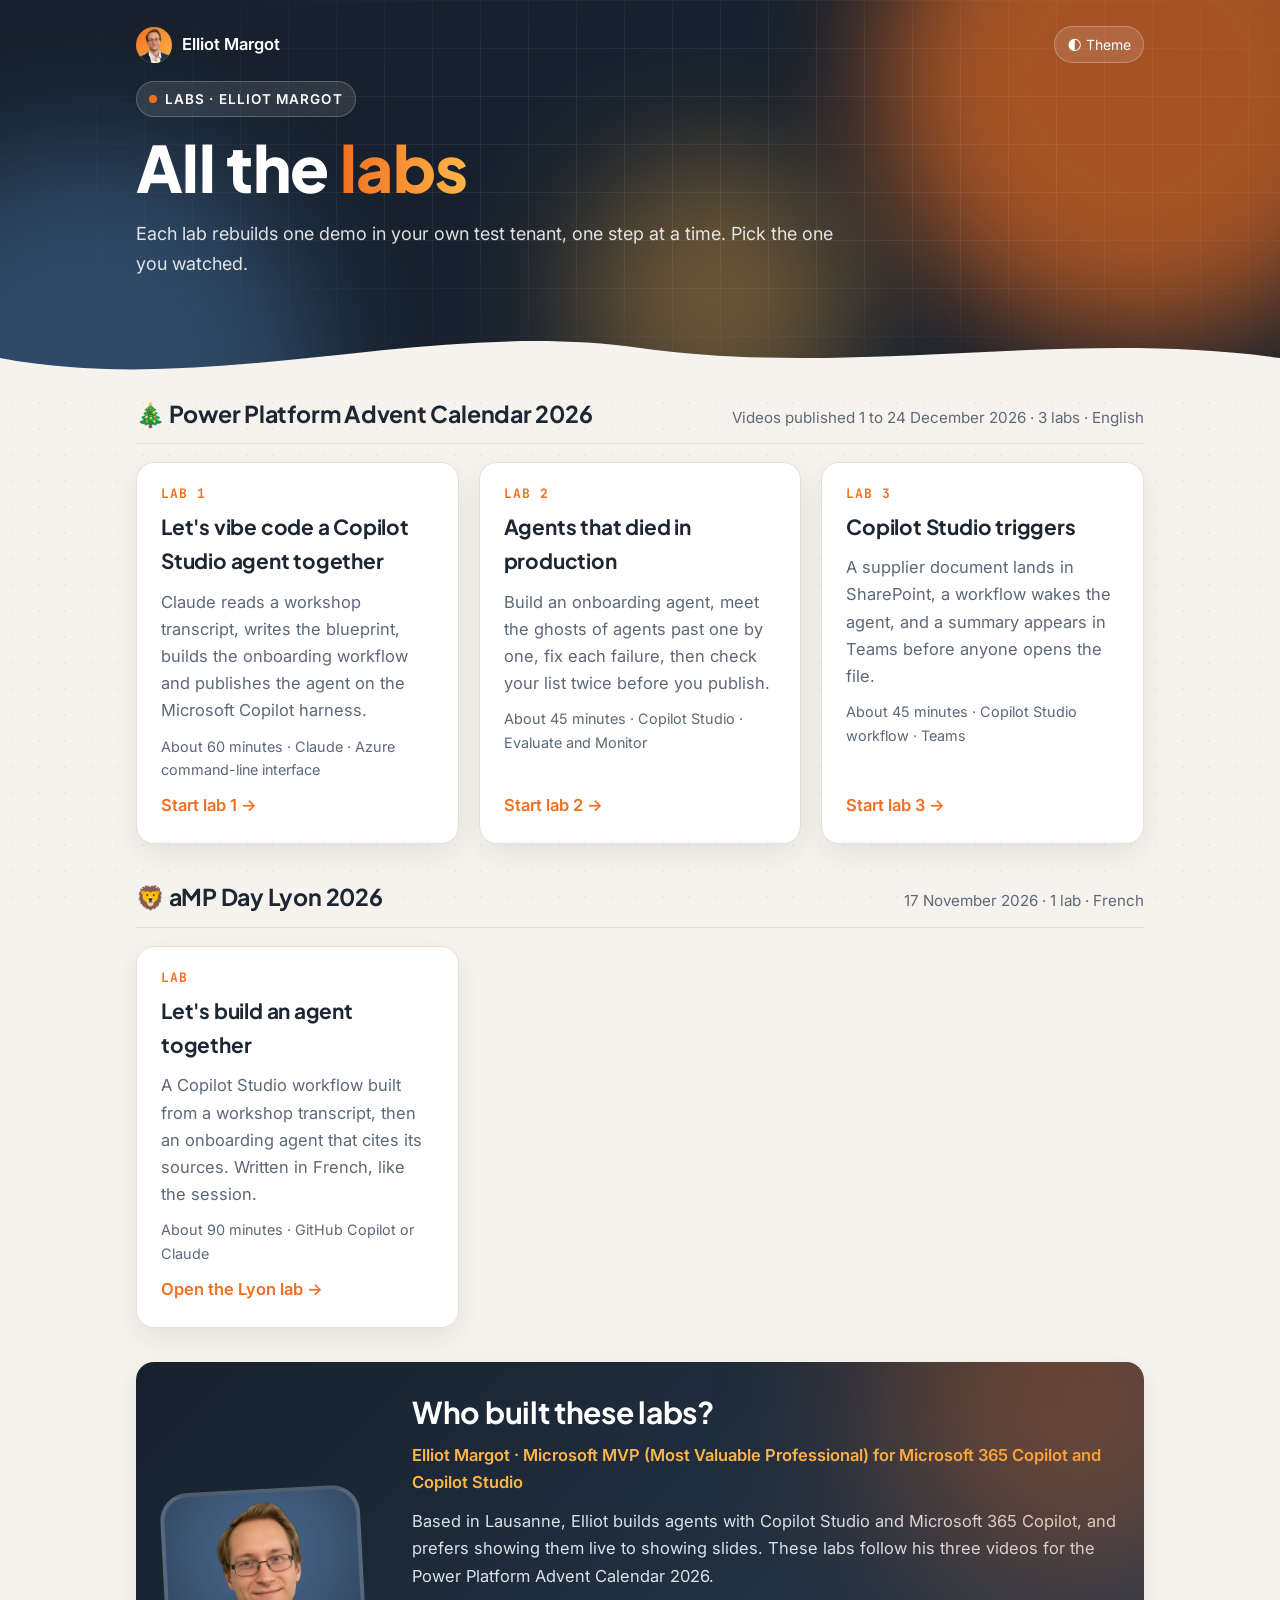
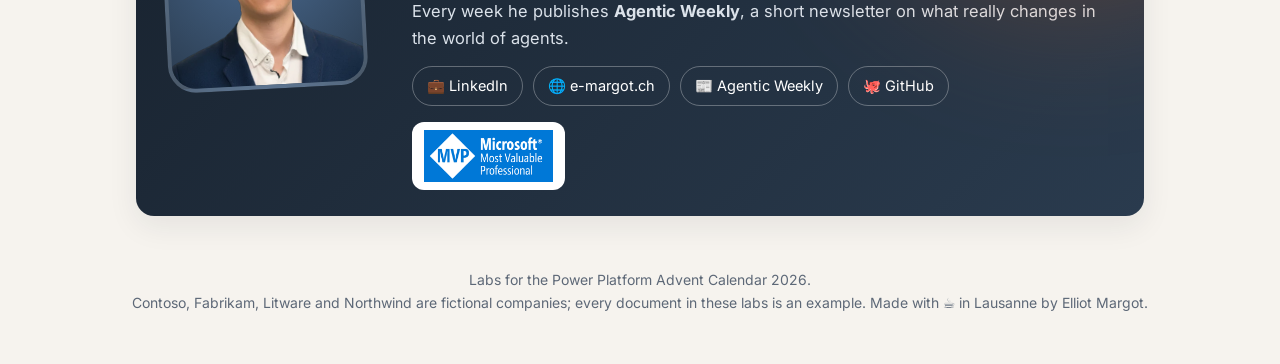
==== commit 752944ab: "Hub: dashboard of all labs, grouped by event (Advent Calendar 2026, aMP Day Lyon 2026)" ====
--- a/index.html
+++ b/index.html
@@ -24,6 +24,12 @@
   .lab .meta { font-size: .9rem; color: var(--muted); }
   .hero .lead { color: rgba(255,255,255,.86); max-width: 720px; }
   .hero .kicker { margin-top: 18px; }
+  .event { margin: 8px 0 34px; }
+  .event-head { display: flex; align-items: baseline; justify-content: space-between; gap: 8px 20px; flex-wrap: wrap;
+                border-bottom: 1px solid var(--line); padding-bottom: 10px; margin-bottom: 18px; }
+  .event-head h2 { margin: 0; font-size: 1.45rem; }
+  .event-head .when { color: var(--muted); font-size: .95rem; }
+  .event .labs { margin: 0; grid-template-columns: repeat(auto-fill, minmax(280px, 1fr)); }
 </style>
 </head>
 <body>
@@ -36,37 +42,59 @@
       <button class="theme-btn" id="theme" type="button" aria-label="Switch theme">🌓 Theme</button>
     </div>
     <div>
-      <span class="kicker"><span class="dot"></span>Labs · Power Platform Advent Calendar 2026</span>
-      <h1>Three demos, three <span class="grad">labs</span></h1>
-      <p class="lead">Each lab rebuilds one Advent Calendar demo in your own test tenant, one step at a time. Pick the one you watched.</p>
+      <span class="kicker"><span class="dot"></span>Labs · Elliot Margot</span>
+      <h1>All the <span class="grad">labs</span></h1>
+      <p class="lead">Each lab rebuilds one demo in your own test tenant, one step at a time. Pick the one you watched.</p>
     </div>
   </div>
   <svg class="wave" viewBox="0 0 1440 70" preserveAspectRatio="none" aria-hidden="true"><path d="M0,40 C240,80 480,0 720,30 C960,60 1200,10 1440,40 L1440,70 L0,70 Z" fill="var(--bg)"/></svg>
 </header>
 
 <main class="wrap">
-  <section class="labs" aria-label="The three labs">
-    <a class="lab" href="vibe-coding/">
-      <span class="n">LAB 1</span>
-      <h3>🎄 Let's vibe code a Copilot Studio agent together</h3>
-      <p>Claude reads a workshop transcript, writes the blueprint, builds the onboarding workflow and publishes the agent on the Microsoft Copilot harness.</p>
-      <span class="meta">About 60 minutes · Claude · Azure command-line interface</span>
-      <span class="go">Start lab 1 →</span>
-    </a>
-    <a class="lab" href="failures/">
-      <span class="n">LAB 2</span>
-      <h3>👻 Agents that died in production</h3>
-      <p>Build an onboarding agent, meet the ghosts of agents past one by one, fix each failure, then check your list twice before you publish.</p>
-      <span class="meta">About 45 minutes · Copilot Studio · Evaluate and Monitor</span>
-      <span class="go">Start lab 2 →</span>
-    </a>
-    <a class="lab" href="triggers/">
-      <span class="n">LAB 3</span>
-      <h3>🎁 Copilot Studio triggers</h3>
-      <p>A supplier document lands in SharePoint, a workflow wakes the agent, and a summary appears in Teams before anyone opens the file.</p>
-      <span class="meta">About 45 minutes · Copilot Studio workflow · Teams</span>
-      <span class="go">Start lab 3 →</span>
-    </a>
+  <section class="event" aria-labelledby="ev-advent">
+    <div class="event-head">
+      <h2 id="ev-advent">🎄 Power Platform Advent Calendar 2026</h2>
+      <span class="when">Videos published 1 to 24 December 2026 · 3 labs · English</span>
+    </div>
+    <div class="labs">
+      <a class="lab" href="vibe-coding/">
+        <span class="n">LAB 1</span>
+        <h3>Let's vibe code a Copilot Studio agent together</h3>
+        <p>Claude reads a workshop transcript, writes the blueprint, builds the onboarding workflow and publishes the agent on the Microsoft Copilot harness.</p>
+        <span class="meta">About 60 minutes · Claude · Azure command-line interface</span>
+        <span class="go">Start lab 1 →</span>
+      </a>
+      <a class="lab" href="failures/">
+        <span class="n">LAB 2</span>
+        <h3>Agents that died in production</h3>
+        <p>Build an onboarding agent, meet the ghosts of agents past one by one, fix each failure, then check your list twice before you publish.</p>
+        <span class="meta">About 45 minutes · Copilot Studio · Evaluate and Monitor</span>
+        <span class="go">Start lab 2 →</span>
+      </a>
+      <a class="lab" href="triggers/">
+        <span class="n">LAB 3</span>
+        <h3>Copilot Studio triggers</h3>
+        <p>A supplier document lands in SharePoint, a workflow wakes the agent, and a summary appears in Teams before anyone opens the file.</p>
+        <span class="meta">About 45 minutes · Copilot Studio workflow · Teams</span>
+        <span class="go">Start lab 3 →</span>
+      </a>
+    </div>
+  </section>
+
+  <section class="event" aria-labelledby="ev-lyon">
+    <div class="event-head">
+      <h2 id="ev-lyon">🦁 aMP Day Lyon 2026</h2>
+      <span class="when">17 November 2026 · 1 lab · French</span>
+    </div>
+    <div class="labs">
+      <a class="lab" href="https://e-margot.ch/lab/amp-lyon-2026">
+        <span class="n">LAB</span>
+        <h3>Let's build an agent together</h3>
+        <p>A Copilot Studio workflow built from a workshop transcript, then an onboarding agent that cites its sources. Written in French, like the session.</p>
+        <span class="meta">About 90 minutes · GitHub Copilot or Claude</span>
+        <span class="go">Open the Lyon lab →</span>
+      </a>
+    </div>
   </section>
 
   <section class="card author">
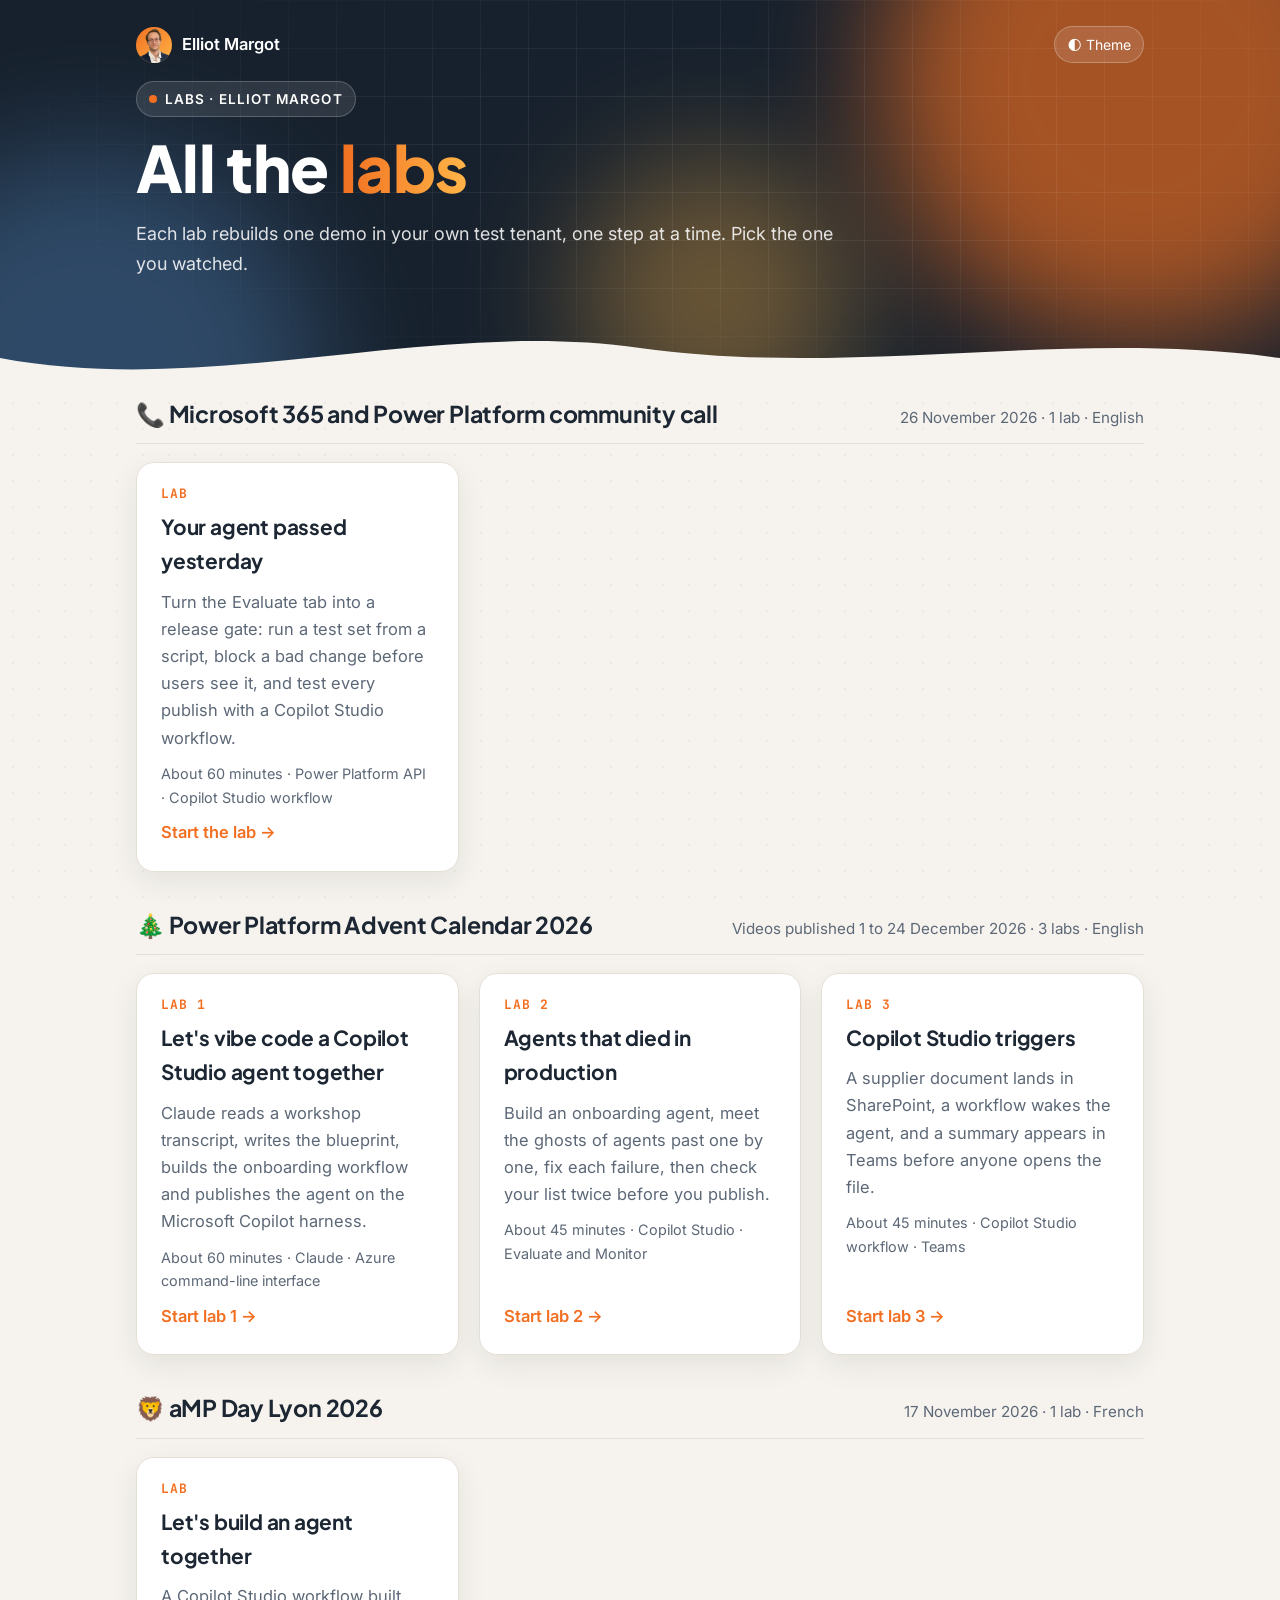
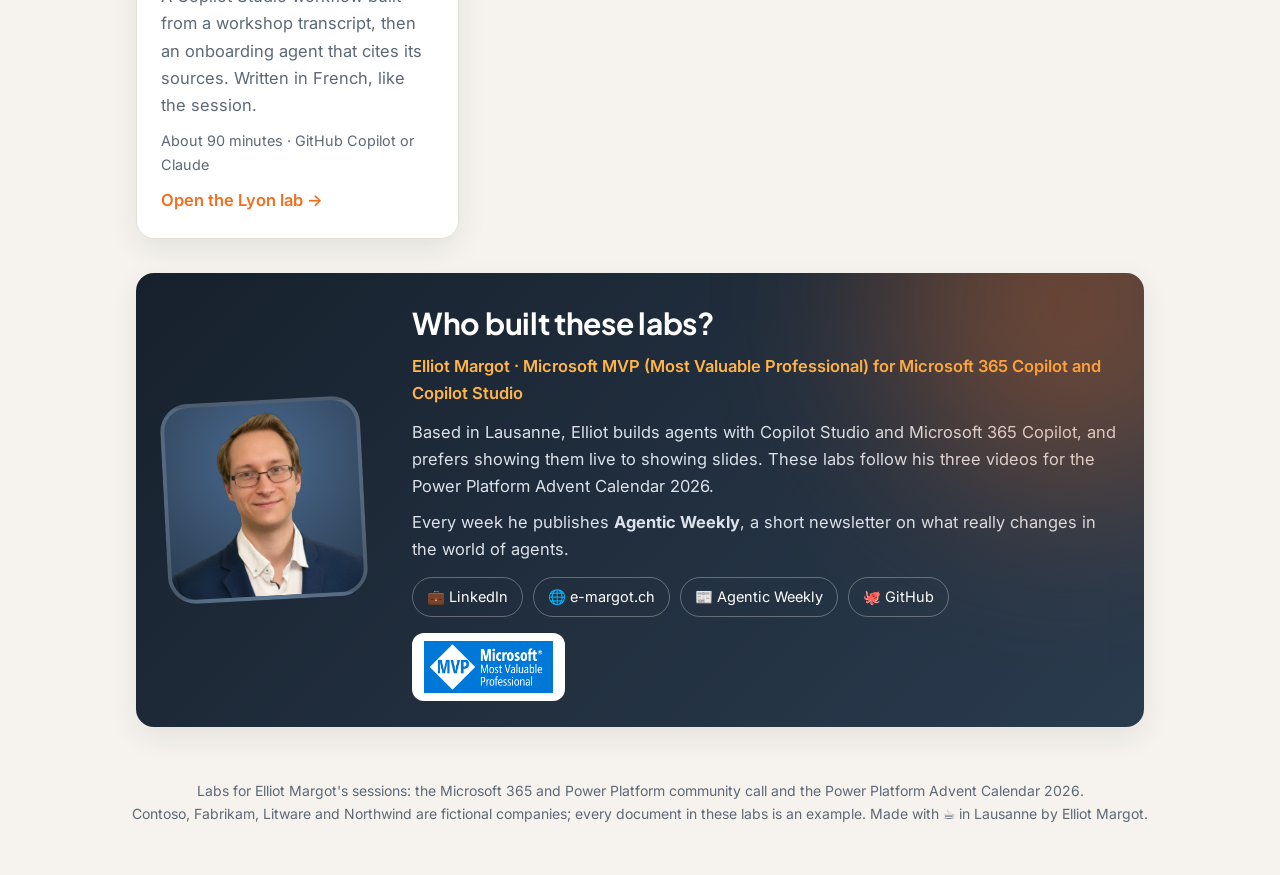
==== commit 8e4a7dc0: "Lab: your agent passed yesterday (community call 26 Nov 2026): Copilot Studio evaluations as a relea" ====
--- a/index.html
+++ b/index.html
@@ -51,6 +51,22 @@
 </header>
 
 <main class="wrap">
+  <section class="event" aria-labelledby="ev-community">
+    <div class="event-head">
+      <h2 id="ev-community">📞 Microsoft 365 and Power Platform community call</h2>
+      <span class="when">26 November 2026 · 1 lab · English</span>
+    </div>
+    <div class="labs">
+      <a class="lab" href="agent-evaluations/">
+        <span class="n">LAB</span>
+        <h3>Your agent passed yesterday</h3>
+        <p>Turn the Evaluate tab into a release gate: run a test set from a script, block a bad change before users see it, and test every publish with a Copilot Studio workflow.</p>
+        <span class="meta">About 60 minutes · Power Platform API · Copilot Studio workflow</span>
+        <span class="go">Start the lab →</span>
+      </a>
+    </div>
+  </section>
+
   <section class="event" aria-labelledby="ev-advent">
     <div class="event-head">
       <h2 id="ev-advent">🎄 Power Platform Advent Calendar 2026</h2>
@@ -115,7 +131,7 @@
   </section>
 </main>
 
-<footer>Labs for the Power Platform Advent Calendar 2026.<br>Contoso, Fabrikam, Litware and Northwind are fictional companies; every document in these labs is an example. Made with ☕ in Lausanne by Elliot Margot.</footer>
+<footer>Labs for Elliot Margot's sessions: the Microsoft 365 and Power Platform community call and the Power Platform Advent Calendar 2026.<br>Contoso, Fabrikam, Litware and Northwind are fictional companies; every document in these labs is an example. Made with ☕ in Lausanne by Elliot Margot.</footer>
 
 <script>
 (function () {
